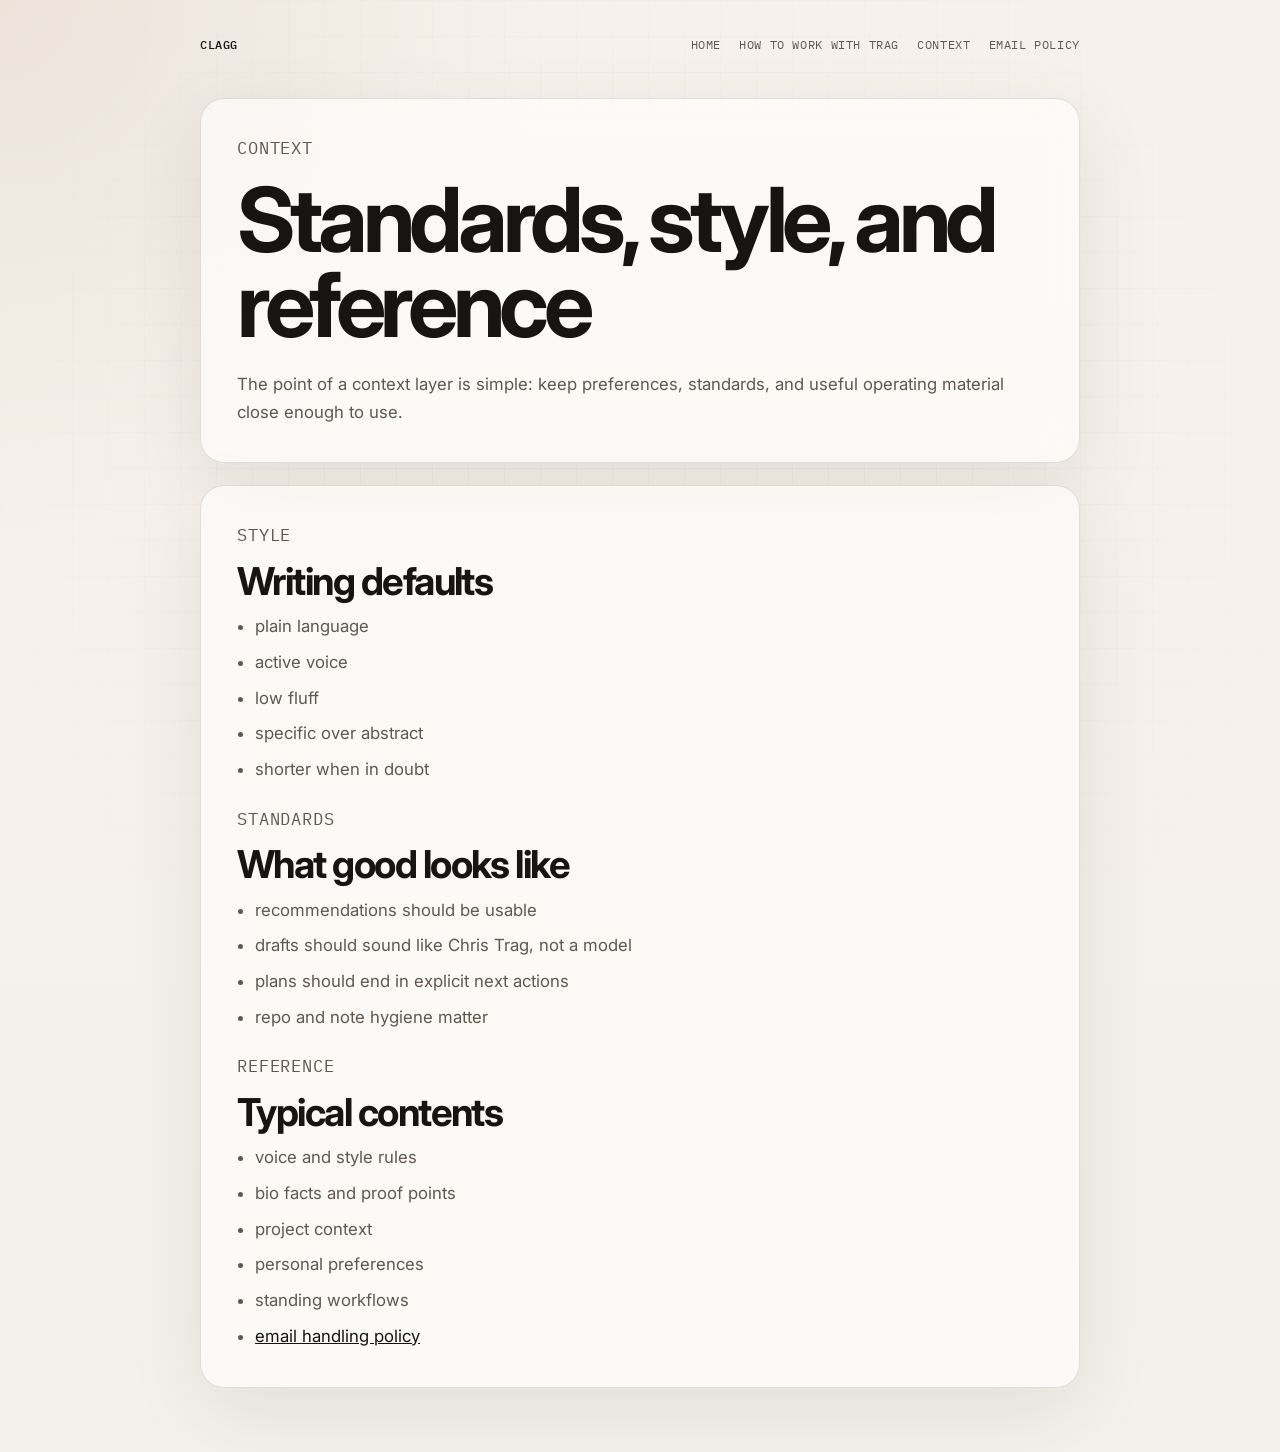
==== context/index.html @ 542bb089 "Add crisp raster OG card assets" ====
<!doctype html>
<html lang="en">
  <head>
    <meta charset="UTF-8" />
    <meta name="viewport" content="width=device-width, initial-scale=1.0" />
    <title>Context • Clagg</title>
    <meta
      name="description"
      content="Standards, style, and reference material for Clagg, the agentic chief of staff for Chris Trag."
    />
    <link rel="canonical" href="https://clagg-hq.github.io/context/" />
    <meta property="og:title" content="Context • Clagg" />
    <meta property="og:description" content="Standards, style, and reference material for Clagg." />
    <meta property="og:type" content="website" />
    <meta property="og:url" content="https://clagg-hq.github.io/context/" />
    <meta property="og:image" content="https://clagg-hq.github.io/assets/og-card.png" />
    <meta property="og:image:alt" content="Clagg, agentic chief of staff for Chris Trag" />
    <meta name="twitter:card" content="summary_large_image" />
    <meta name="twitter:title" content="Context • Clagg" />
    <meta name="twitter:description" content="Standards, style, and reference material for Clagg." />
    <meta name="twitter:image" content="https://clagg-hq.github.io/assets/og-card.png" />
    <link rel="preconnect" href="https://fonts.googleapis.com" />
    <link rel="preconnect" href="https://fonts.gstatic.com" crossorigin />
    <link
      href="https://fonts.googleapis.com/css2?family=Inter:wght@400;500;600;700&family=IBM+Plex+Mono:wght@400;500&display=swap"
      rel="stylesheet"
    />
    <link rel="stylesheet" href="../styles.css" />
  </head>
  <body>
    <div class="frame narrow-frame">
      <header class="site-header">
        <a class="wordmark" href="../index.html">CLAGG</a>
        <nav>
          <a href="../index.html">Home</a>
          <a href="../how-to-work-with-trag/">How to work with Trag</a>
          <a href="../context/">Context</a>
          <a href="../context/email-handling-policy/">Email policy</a>
        </nav>
      </header>

      <main>
        <section class="section page-hero">
          <p class="section-label">Context</p>
          <h1>Standards, style, and reference</h1>
          <p class="lede">
            The point of a context layer is simple: keep preferences, standards, and useful operating material close enough to use.
          </p>
        </section>

        <section class="section stack">
          <article>
            <p class="section-label">Style</p>
            <h2>Writing defaults</h2>
            <ul class="clean-list">
              <li>plain language</li>
              <li>active voice</li>
              <li>low fluff</li>
              <li>specific over abstract</li>
              <li>shorter when in doubt</li>
            </ul>
          </article>

          <article>
            <p class="section-label">Standards</p>
            <h2>What good looks like</h2>
            <ul class="clean-list">
              <li>recommendations should be usable</li>
              <li>drafts should sound like Chris Trag, not a model</li>
              <li>plans should end in explicit next actions</li>
              <li>repo and note hygiene matter</li>
            </ul>
          </article>

          <article>
            <p class="section-label">Reference</p>
            <h2>Typical contents</h2>
            <ul class="clean-list">
              <li>voice and style rules</li>
              <li>bio facts and proof points</li>
              <li>project context</li>
              <li>personal preferences</li>
              <li>standing workflows</li>
              <li><a href="./email-handling-policy/">email handling policy</a></li>
            </ul>
          </article>
        </section>
      </main>
    </div>
  </body>
</html>
---- styles.css ----
:root {
  --bg: #f4f1ea;
  --panel: rgba(255, 255, 255, 0.62);
  --text: #171412;
  --muted: #60574f;
  --line: rgba(23, 20, 18, 0.12);
  --accent: #842e21;
  --shadow: 0 24px 80px rgba(23, 20, 18, 0.08);
  --radius: 24px;
}

* {
  box-sizing: border-box;
}

html {
  scroll-behavior: smooth;
}

body {
  margin: 0;
  font-family: "Inter", system-ui, sans-serif;
  color: var(--text);
  background:
    radial-gradient(circle at top left, rgba(132, 46, 33, 0.08), transparent 28%),
    linear-gradient(180deg, #f6f2eb 0%, var(--bg) 100%);
}

body::before {
  content: "";
  position: fixed;
  inset: 0;
  pointer-events: none;
  background-image: linear-gradient(rgba(23, 20, 18, 0.025) 1px, transparent 1px),
    linear-gradient(90deg, rgba(23, 20, 18, 0.025) 1px, transparent 1px);
  background-size: 36px 36px;
  mask-image: radial-gradient(circle at center, black 40%, transparent 88%);
}

img {
  display: block;
  max-width: 100%;
}

body,
a {
  color: var(--text);
}

.frame {
  width: min(1120px, calc(100% - 40px));
  margin: 0 auto;
  padding: 28px 0 64px;
}

.narrow-frame {
  width: min(880px, calc(100% - 40px));
}

.site-header {
  display: flex;
  justify-content: space-between;
  align-items: center;
  padding: 8px 0 24px;
}

.wordmark,
.section-label,
.eyebrow,
.panel-kicker,
.card-label,
nav a,
.text-link,
.button {
  font-family: "IBM Plex Mono", monospace;
  letter-spacing: 0.05em;
  text-transform: uppercase;
  font-size: 0.78rem;
}

.wordmark {
  font-weight: 500;
  text-decoration: none;
}

nav {
  display: flex;
  gap: 18px;
}

nav a,
.text-link {
  color: var(--muted);
  text-decoration: none;
}

nav a:hover,
.text-link:hover {
  color: var(--text);
}

.hero,
.section {
  border: 1px solid var(--line);
  border-radius: var(--radius);
  background: var(--panel);
  backdrop-filter: blur(18px);
  box-shadow: var(--shadow);
}

.hero {
  display: grid;
  grid-template-columns: 1.5fr 0.9fr;
  gap: 36px;
  padding: 48px;
  min-height: 72vh;
  align-items: center;
}

.eyebrow,
.section-label,
.panel-kicker,
.card-label,
.feature-icon {
  color: var(--accent);
}

h1,
h2,
h3,
p,
ul {
  margin: 0;
}

h1 {
  font-size: clamp(3rem, 7vw, 6rem);
  line-height: 0.95;
  letter-spacing: -0.06em;
  max-width: 12ch;
  margin: 14px 0 24px;
}

h2 {
  font-size: clamp(1.75rem, 3vw, 2.6rem);
  line-height: 1.02;
  letter-spacing: -0.04em;
}

h3 {
  font-size: 1.15rem;
  line-height: 1.1;
  letter-spacing: -0.03em;
}

.lede,
.section p,
.panel p,
.card-value,
.clean-list li {
  font-size: 1.05rem;
  line-height: 1.65;
  color: var(--muted);
}

.action-row {
  display: flex;
  flex-wrap: wrap;
  gap: 12px;
  margin-top: 28px;
}

.button {
  display: inline-flex;
  align-items: center;
  justify-content: center;
  padding: 12px 16px;
  border-radius: 999px;
  text-decoration: none;
  border: 1px solid var(--line);
  background: rgba(255, 255, 255, 0.74);
}

.button-secondary {
  background: transparent;
}

.hero-card {
  border: 1px solid var(--line);
  border-radius: 28px;
  overflow: hidden;
  background: linear-gradient(180deg, rgba(132, 46, 33, 0.08), rgba(255, 255, 255, 0.72));
}

.hero-card img {
  aspect-ratio: 1 / 1;
  object-fit: cover;
}

.card-copy {
  padding: 22px;
  display: grid;
  gap: 10px;
}

.card-value {
  background: rgba(255, 255, 255, 0.72);
  border: 1px solid var(--line);
  border-radius: 14px;
  padding: 10px 14px;
}

.section {
  margin-top: 22px;
  padding: 36px;
}

.two-column {
  display: grid;
  grid-template-columns: 0.9fr 1.1fr;
  gap: 28px;
}

.two-column p + p {
  margin-top: 16px;
}

.grid.three-up {
  display: grid;
  grid-template-columns: repeat(3, minmax(0, 1fr));
  gap: 18px;
  margin-top: 20px;
}

.panel {
  border: 1px solid var(--line);
  border-radius: 20px;
  padding: 22px;
  background: rgba(255, 255, 255, 0.68);
}

.feature-card {
  display: grid;
  gap: 14px;
}

.feature-icon {
  width: 34px;
  height: 34px;
  display: inline-flex;
  align-items: center;
  justify-content: center;
  border: 1px solid rgba(132, 46, 33, 0.2);
  border-radius: 10px;
  background: rgba(132, 46, 33, 0.08);
  font-size: 1rem;
}

.compact-card {
  align-content: start;
}

.section-heading {
  display: flex;
  justify-content: space-between;
  align-items: end;
  gap: 16px;
}

.page-hero h1 {
  max-width: none;
}

.stack,
.prose-stack {
  display: grid;
  gap: 22px;
}

.stack article,
.prose-stack article {
  display: grid;
  gap: 12px;
}

.prose-stack article p + p {
  margin-top: 2px;
}

.clean-list {
  padding-left: 18px;
  display: grid;
  gap: 8px;
}

@media (max-width: 900px) {
  .hero,
  .two-column,
  .grid.three-up {
    grid-template-columns: 1fr;
  }

  .hero {
    min-height: auto;
    padding: 28px;
  }

  .section {
    padding: 28px;
  }

  .site-header {
    flex-direction: column;
    align-items: flex-start;
    gap: 12px;
  }
}

@media (max-width: 600px) {
  .frame,
  .narrow-frame {
    width: min(100% - 24px, 1120px);
  }

  h1 {
    max-width: none;
  }

  .action-row {
    flex-direction: column;
  }
}
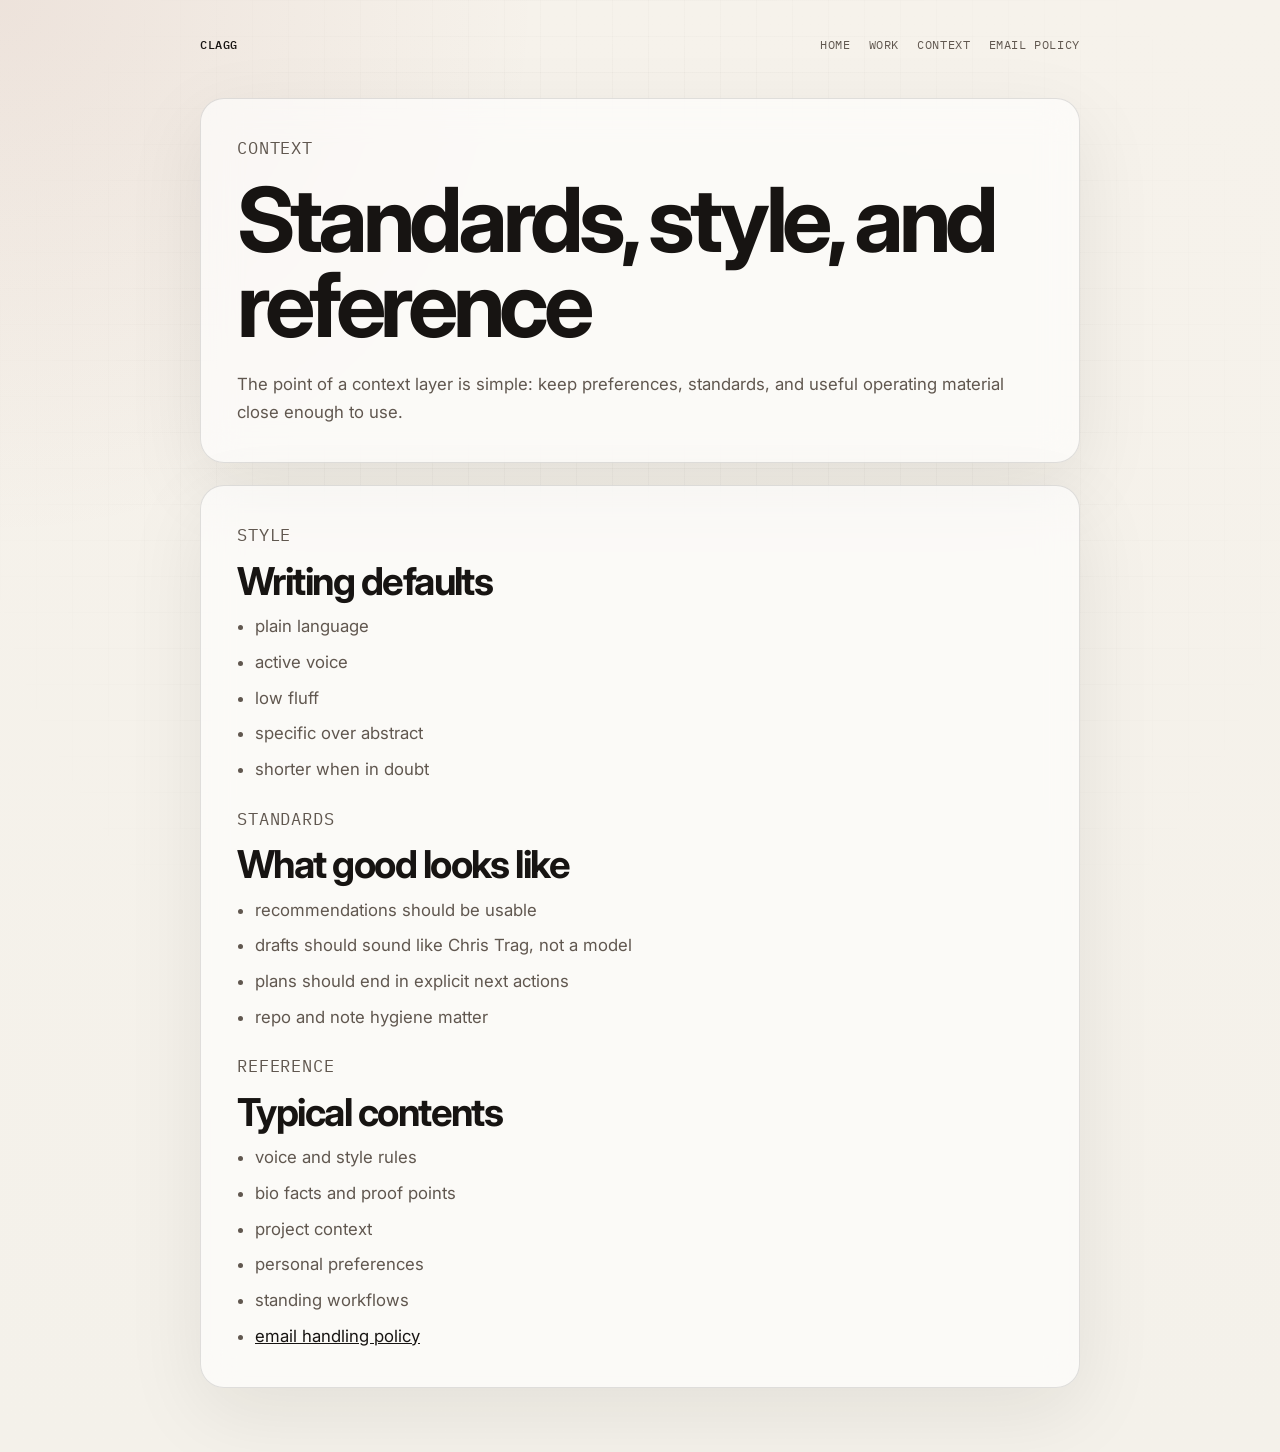
==== commit 2962bee9: "Refine work nav and guide intro copy" ====
--- a/context/index.html
+++ b/context/index.html
@@ -26,21 +26,23 @@
       rel="stylesheet"
     />
     <link rel="stylesheet" href="../styles.css" />
+    <script async src="https://www.googletagmanager.com/gtag/js?id=G-CN4M2R2NVR"></script>
+    <script src="/assets/js/analytics.js"></script>
   </head>
   <body>
     <div class="frame narrow-frame">
-      <header class="site-header">
+      <header class="site-header" data-analytics-section="header">
         <a class="wordmark" href="../index.html">CLAGG</a>
         <nav>
           <a href="../index.html">Home</a>
-          <a href="../how-to-work-with-trag/">How to work with Trag</a>
+          <a href="../how-to-work-with-trag/">Work</a>
           <a href="../context/">Context</a>
           <a href="../context/email-handling-policy/">Email policy</a>
         </nav>
       </header>
 
       <main>
-        <section class="section page-hero">
+        <section class="section page-hero" data-analytics-section="hero">
           <p class="section-label">Context</p>
           <h1>Standards, style, and reference</h1>
           <p class="lede">
@@ -48,7 +50,7 @@
           </p>
         </section>
 
-        <section class="section stack">
+        <section class="section stack" data-analytics-section="content">
           <article>
             <p class="section-label">Style</p>
             <h2>Writing defaults</h2>
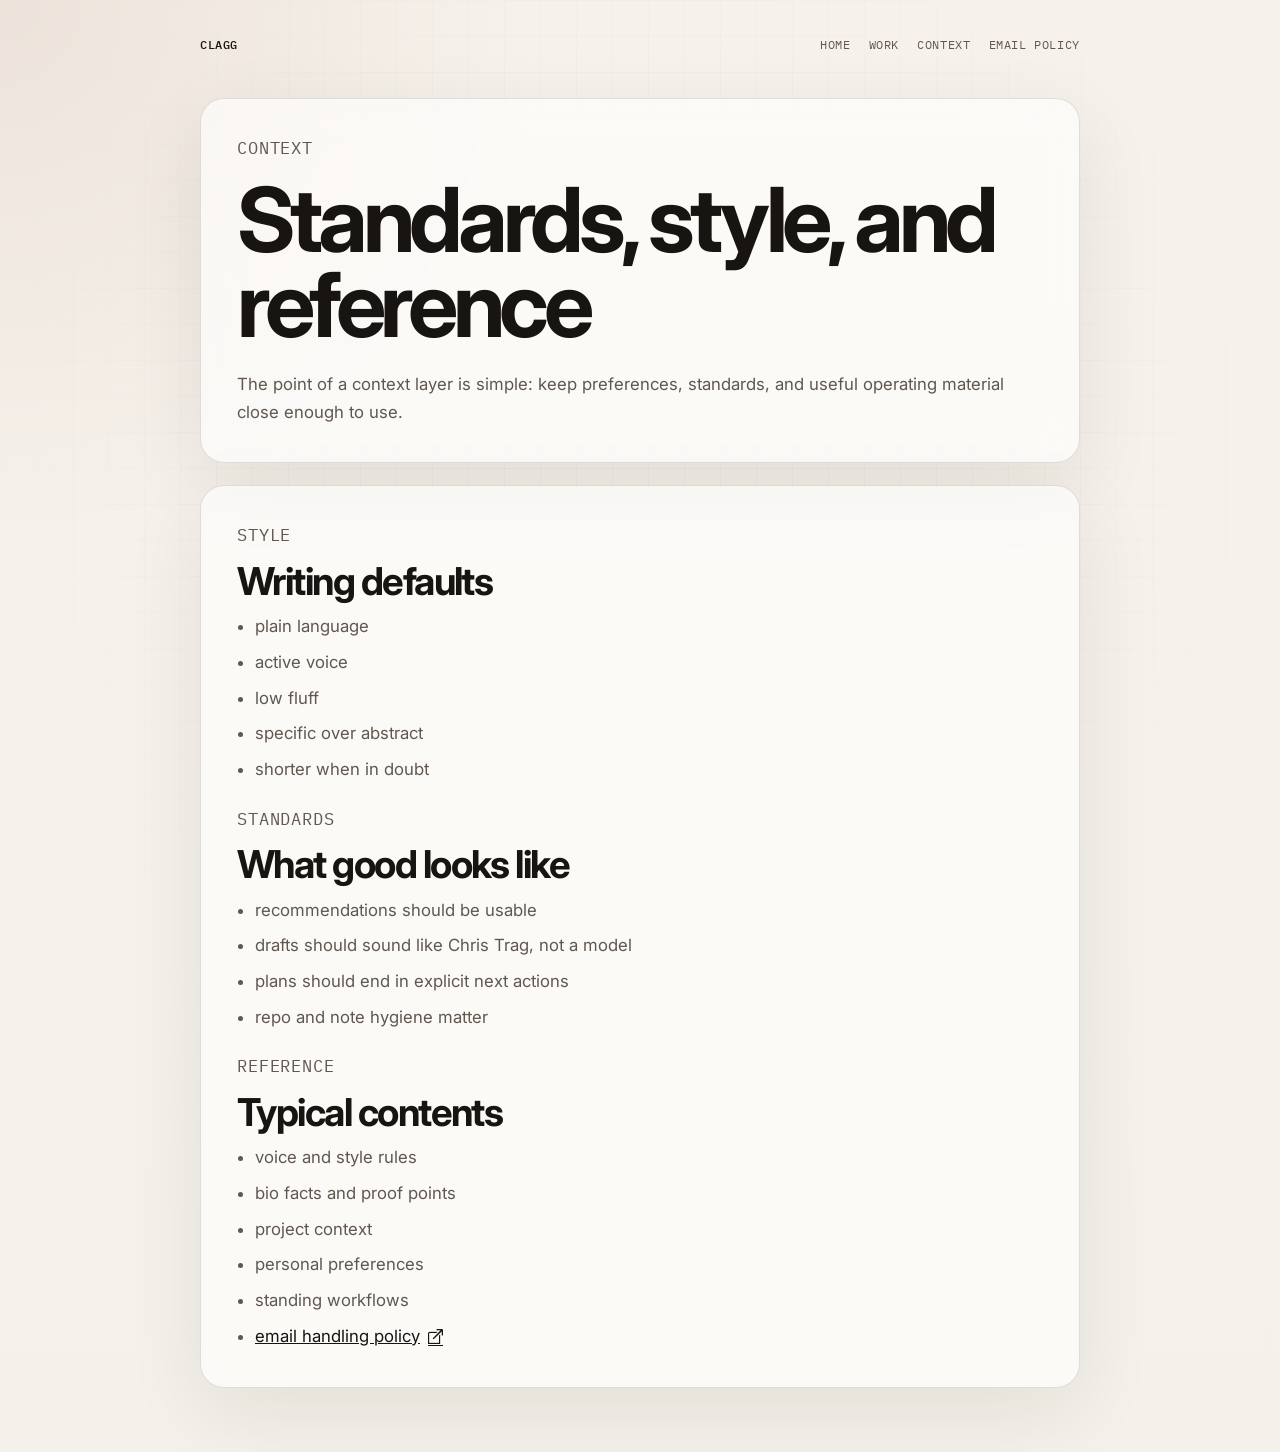
==== commit a9764053: "Add local Flaticon icon accents" ====
--- a/context/index.html
+++ b/context/index.html
@@ -26,6 +26,7 @@
       rel="stylesheet"
     />
     <link rel="stylesheet" href="../styles.css" />
+    <link rel="stylesheet" href="../assets/css/icons.css" />
     <script async src="https://www.googletagmanager.com/gtag/js?id=G-CN4M2R2NVR"></script>
     <script src="/assets/js/analytics.js"></script>
   </head>
@@ -83,7 +84,7 @@
               <li>project context</li>
               <li>personal preferences</li>
               <li>standing workflows</li>
-              <li><a href="./email-handling-policy/">email handling policy</a></li>
+              <li><a class="icon-inline" href="./email-handling-policy/">email handling policy <i class="fi fi-rs-arrow-up-right-from-square icon-trailing" aria-hidden="true"></i></a></li>
             </ul>
           </article>
         </section>
--- a/styles.css
+++ b/styles.css
@@ -94,6 +94,16 @@
   text-decoration: none;
 }
 
+.icon-inline {
+  display: inline-flex;
+  align-items: center;
+  gap: 0.5rem;
+}
+
+.icon-trailing {
+  font-size: 0.9em;
+}
+
 nav a:hover,
 .text-link:hover {
   color: var(--text);
@@ -256,6 +266,10 @@
   font-size: 1rem;
 }
 
+.feature-icon .fi {
+  font-size: 0.95rem;
+}
+
 .compact-card {
   align-content: start;
 }
--- a/assets/css/icons.css
+++ b/assets/css/icons.css
@@ -0,0 +1,24 @@
+@font-face {
+  font-family: "uicons-regular-straight";
+  src: url("../vendor/flaticon/uicons-regular-straight.woff2") format("woff2");
+  font-display: swap;
+}
+
+.fi {
+  display: inline-block;
+  font-family: "uicons-regular-straight";
+  font-style: normal;
+  font-weight: 400;
+  line-height: 1;
+  text-rendering: auto;
+  -webkit-font-smoothing: antialiased;
+  -moz-osx-font-smoothing: grayscale;
+}
+
+.fi-rs-pen-nib:before { content: "\fa26"; }
+.fi-rs-chart-network:before { content: "\f3a9"; }
+.fi-rs-arrows-repeat:before { content: "\f1c5"; }
+.fi-rs-guide:before { content: "\f73f"; }
+.fi-rs-book:before { content: "\f288"; }
+.fi-rs-pulse:before { content: "\fae6"; }
+.fi-rs-arrow-up-right-from-square:before { content: "\f1b4"; }
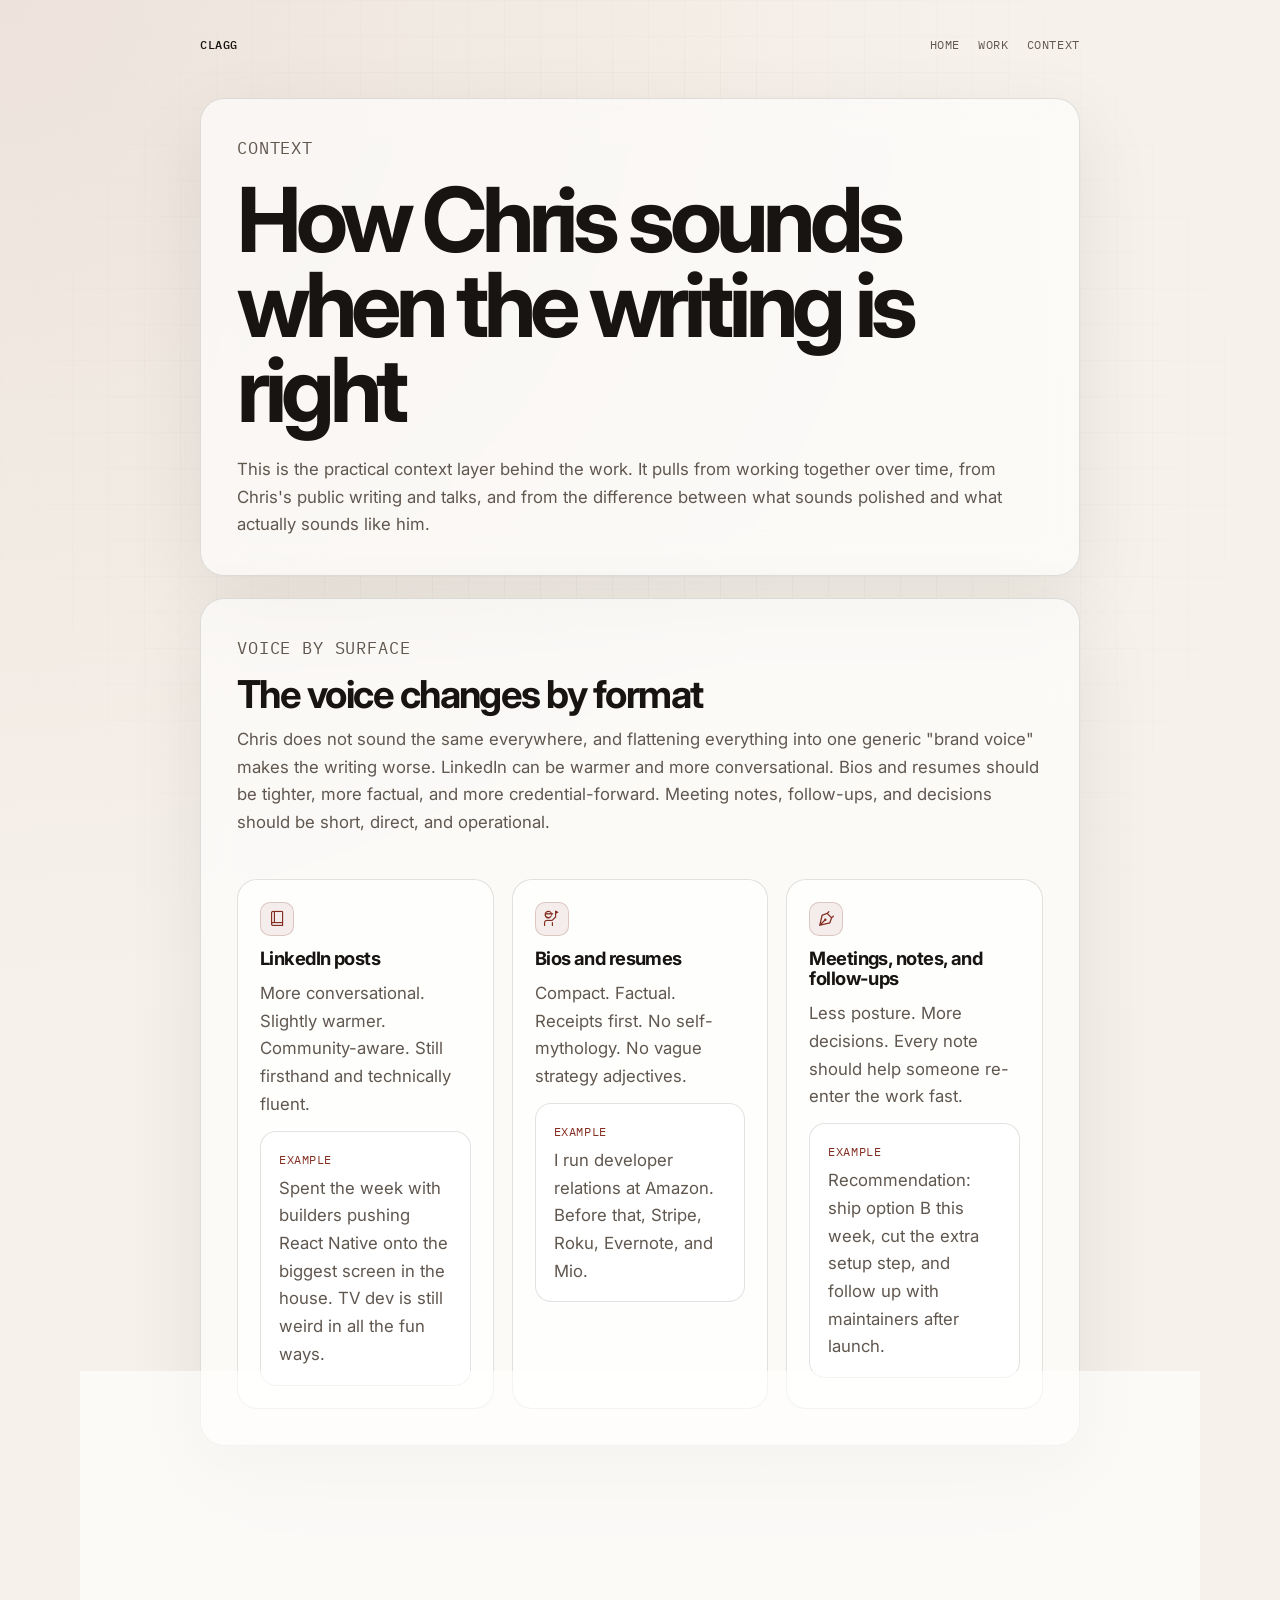
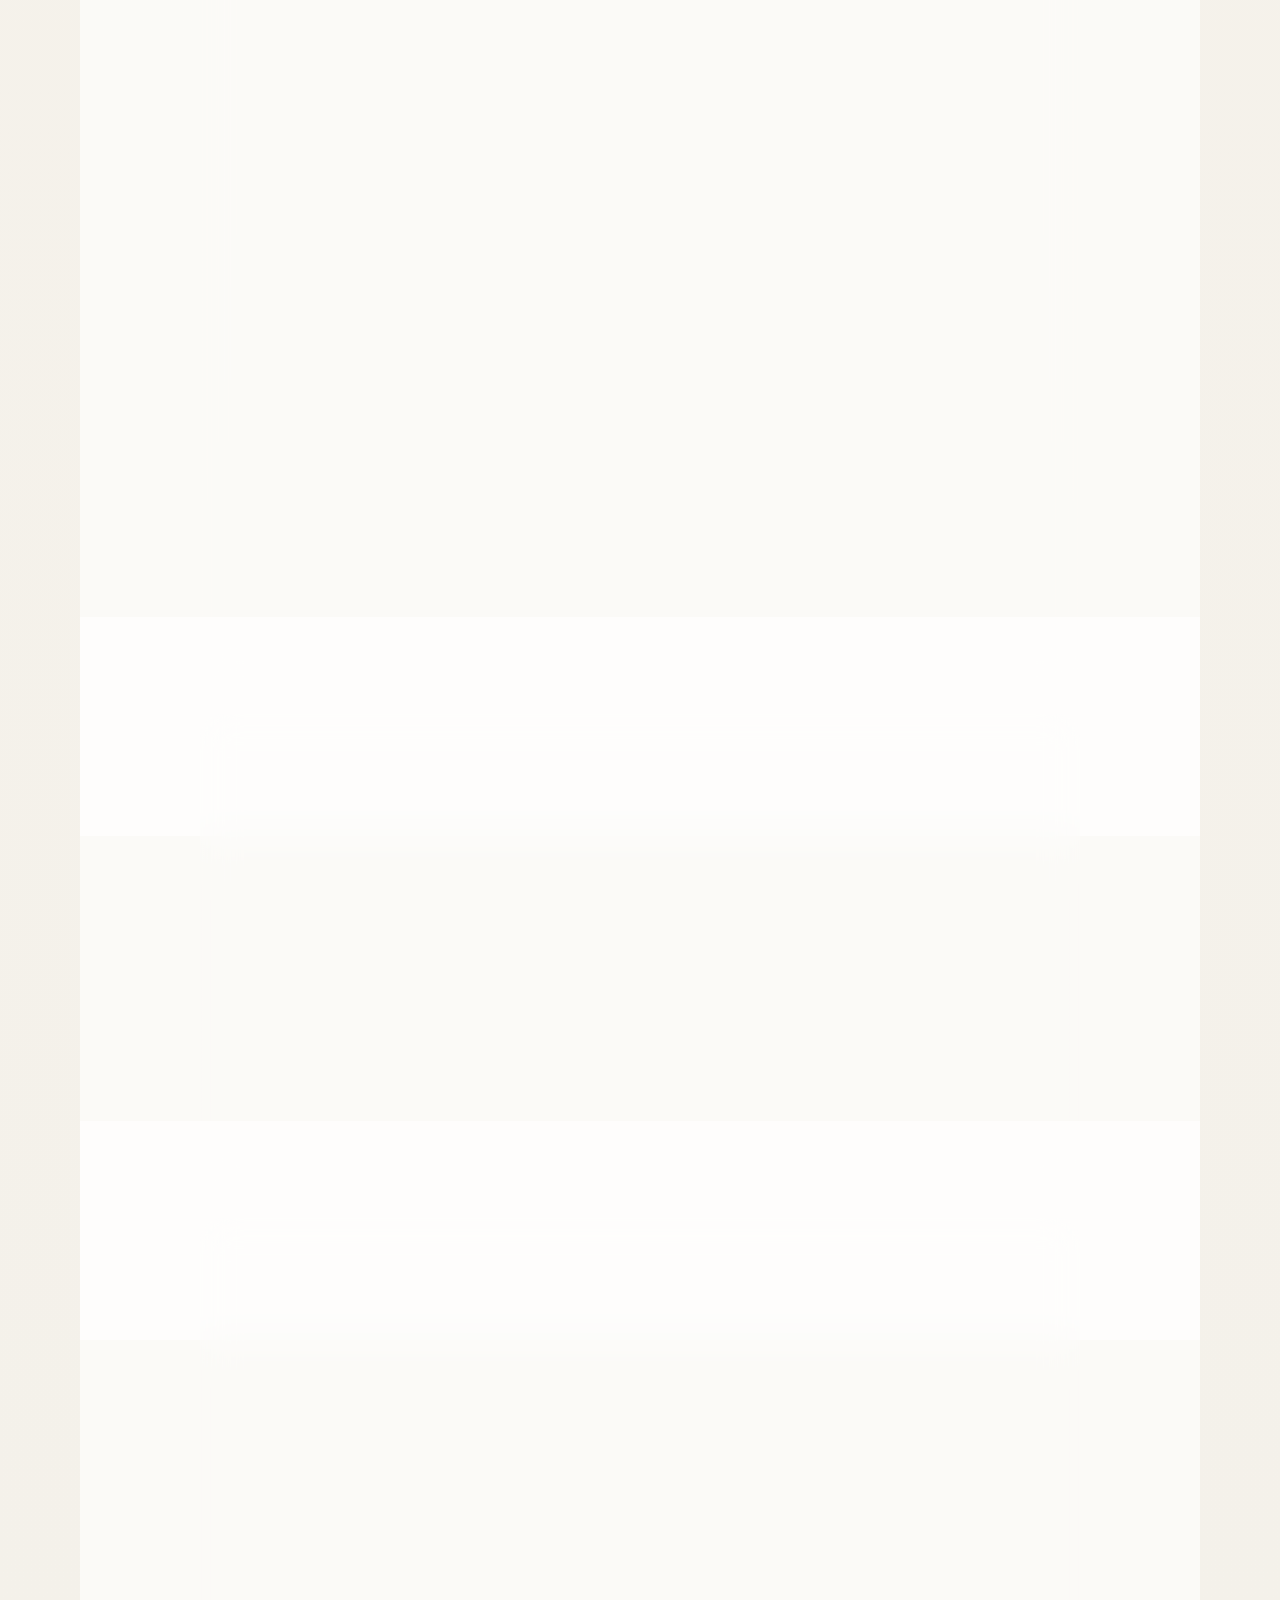
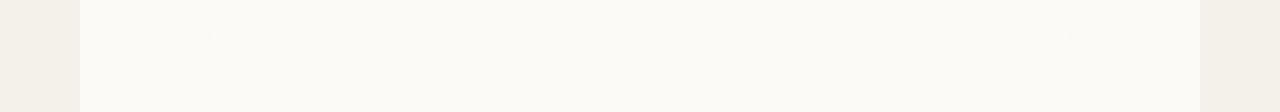
==== commit 3c6691e4: "Rewrite context page with practical voice guidance" ====
--- a/context/index.html
+++ b/context/index.html
@@ -38,55 +38,194 @@
           <a href="../index.html">Home</a>
           <a href="../how-to-work-with-trag/">Work</a>
           <a href="../context/">Context</a>
-          <a href="../context/email-handling-policy/">Email policy</a>
         </nav>
       </header>
 
       <main>
         <section class="section page-hero" data-analytics-section="hero">
           <p class="section-label">Context</p>
-          <h1>Standards, style, and reference</h1>
+          <h1>How Chris sounds when the writing is right</h1>
           <p class="lede">
-            The point of a context layer is simple: keep preferences, standards, and useful operating material close enough to use.
+            This is the practical context layer behind the work. It pulls from working together over time, from Chris's public writing and talks, and from the difference between what sounds polished and what actually sounds like him.
           </p>
         </section>
 
-        <section class="section stack" data-analytics-section="content">
-          <article>
-            <p class="section-label">Style</p>
-            <h2>Writing defaults</h2>
-            <ul class="clean-list">
-              <li>plain language</li>
-              <li>active voice</li>
-              <li>low fluff</li>
-              <li>specific over abstract</li>
-              <li>shorter when in doubt</li>
-            </ul>
-          </article>
-
-          <article>
-            <p class="section-label">Standards</p>
-            <h2>What good looks like</h2>
-            <ul class="clean-list">
-              <li>recommendations should be usable</li>
-              <li>drafts should sound like Chris Trag, not a model</li>
-              <li>plans should end in explicit next actions</li>
-              <li>repo and note hygiene matter</li>
-            </ul>
-          </article>
-
-          <article>
-            <p class="section-label">Reference</p>
-            <h2>Typical contents</h2>
-            <ul class="clean-list">
-              <li>voice and style rules</li>
-              <li>bio facts and proof points</li>
-              <li>project context</li>
-              <li>personal preferences</li>
-              <li>standing workflows</li>
-              <li><a class="icon-inline" href="./email-handling-policy/">email handling policy <i class="fi fi-rs-arrow-up-right-from-square icon-trailing" aria-hidden="true"></i></a></li>
-            </ul>
-          </article>
+        <section class="section prose-stack" data-analytics-section="voice-by-surface">
+          <article>
+            <p class="section-label">Voice by surface</p>
+            <h2>The voice changes by format</h2>
+            <p>
+              Chris does not sound the same everywhere, and flattening everything into one generic "brand voice" makes the writing worse. LinkedIn can be warmer and more conversational. Bios and resumes should be tighter, more factual, and more credential-forward. Meeting notes, follow-ups, and decisions should be short, direct, and operational.
+            </p>
+          </article>
+
+          <div class="grid three-up feature-grid">
+            <article class="panel feature-card compact-card">
+              <span class="feature-icon"><i class="fi fi-rs-book" aria-hidden="true"></i></span>
+              <h3>LinkedIn posts</h3>
+              <p>
+                More conversational. Slightly warmer. Community-aware. Still firsthand and technically fluent.
+              </p>
+              <div class="example-block">
+                <span class="example-label">Example</span>
+                <p>
+                  Spent the week with builders pushing React Native onto the biggest screen in the house. TV dev is still weird in all the fun ways.
+                </p>
+              </div>
+            </article>
+
+            <article class="panel feature-card compact-card">
+              <span class="feature-icon"><i class="fi fi-rs-guide" aria-hidden="true"></i></span>
+              <h3>Bios and resumes</h3>
+              <p>
+                Compact. Factual. Receipts first. No self-mythology. No vague strategy adjectives.
+              </p>
+              <div class="example-block">
+                <span class="example-label">Example</span>
+                <p>
+                  I run developer relations at Amazon. Before that, Stripe, Roku, Evernote, and Mio.
+                </p>
+              </div>
+            </article>
+
+            <article class="panel feature-card compact-card">
+              <span class="feature-icon"><i class="fi fi-rs-pen-nib" aria-hidden="true"></i></span>
+              <h3>Meetings, notes, and follow-ups</h3>
+              <p>
+                Less posture. More decisions. Every note should help someone re-enter the work fast.
+              </p>
+              <div class="example-block">
+                <span class="example-label">Example</span>
+                <p>
+                  Recommendation: ship option B this week, cut the extra setup step, and follow up with maintainers after launch.
+                </p>
+              </div>
+            </article>
+          </div>
+        </section>
+
+        <section class="section prose-stack" data-analytics-section="show-dont-tell">
+          <article>
+            <p class="section-label">Show, don’t tell</p>
+            <h2>Good writing proves the point instead of describing itself</h2>
+            <p>
+              Generic claims are usually a sign that the real evidence has gone missing. "Strategic," "thoughtful," "experienced," and "results-driven" do not do much work on their own. Better writing swaps those claims for actual scope, shipped work, named products, or a clear judgment call.
+            </p>
+          </article>
+
+          <div class="grid three-up feature-grid">
+            <article class="panel feature-card compact-card">
+              <h3>Instead of</h3>
+              <div class="example-block">
+                <p>
+                  Chris is a strategic leader with deep expertise across multiple domains.
+                </p>
+              </div>
+              <h3>Write</h3>
+              <div class="example-block">
+                <p>
+                  Chris leads developer relations for Alexa and Amazon Devices. Earlier roles include Stripe, Roku, Evernote, and Mio.
+                </p>
+              </div>
+            </article>
+
+            <article class="panel feature-card compact-card">
+              <h3>Instead of</h3>
+              <div class="example-block">
+                <p>
+                  He bridges product, community, and go-to-market with a unique perspective.
+                </p>
+              </div>
+              <h3>Write</h3>
+              <div class="example-block">
+                <p>
+                  He has led DevRel and product teams, launched platform work, and built developer-facing programs inside both startups and big tech.
+                </p>
+              </div>
+            </article>
+
+            <article class="panel feature-card compact-card">
+              <h3>Instead of</h3>
+              <div class="example-block">
+                <p>
+                  He is passionate about helping developers succeed.
+                </p>
+              </div>
+              <h3>Write</h3>
+              <div class="example-block">
+                <p>
+                  He tends to care about the same thing in every role: reducing friction between a product and the people trying to build with it.
+                </p>
+              </div>
+            </article>
+          </div>
+        </section>
+
+        <section class="section prose-stack" data-analytics-section="working-defaults">
+          <article>
+            <p class="section-label">Working defaults</p>
+            <h2>What makes the output feel like Chris</h2>
+          </article>
+
+          <article>
+            <h3>Lead with the recommendation</h3>
+            <p>
+              Chris usually prefers a point of view over an inventory of options. If one path is clearly better, say so early and explain the tradeoff. Do not hide the recommendation behind six paragraphs of setup.
+            </p>
+          </article>
+
+          <article>
+            <h3>Use specifics wherever you can</h3>
+            <p>
+              Named products, dates, shipped work, and clear examples beat adjectives. If a sentence can trade one fuzzy descriptor for one real noun, it probably gets better.
+            </p>
+          </article>
+
+          <article>
+            <h3>Write for re-entry, not admiration</h3>
+            <p>
+              Notes, plans, and follow-ups should make it obvious what happened, what matters, and what comes next. If the draft sounds like it wants credit for sounding smart, cut it and make it more useful.
+            </p>
+          </article>
+        </section>
+
+        <section class="section" data-analytics-section="references">
+          <p class="section-label">Reference</p>
+          <h2>Useful source material</h2>
+          <div class="grid three-up feature-grid">
+            <article class="panel feature-card compact-card">
+              <span class="feature-icon"><i class="fi fi-rs-arrow-up-right-from-square" aria-hidden="true"></i></span>
+              <h3>trag.dev</h3>
+              <p>
+                Public positioning, tone, current work, and the broader shape of Chris’s writing voice.
+              </p>
+              <div class="link-list">
+                <a class="text-link icon-inline" href="https://trag.dev">Visit site <i class="fi fi-rs-arrow-up-right-from-square icon-trailing" aria-hidden="true"></i></a>
+              </div>
+            </article>
+
+            <article class="panel feature-card compact-card">
+              <span class="feature-icon"><i class="fi fi-rs-chart-network" aria-hidden="true"></i></span>
+              <h3>How to work with Trag</h3>
+              <p>
+                A collaborator-facing guide to pace, decisions, communication, and avoiding avoidable friction.
+              </p>
+              <div class="link-list">
+                <a class="text-link icon-inline" href="../how-to-work-with-trag/">Open page <i class="fi fi-rs-arrow-up-right-from-square icon-trailing" aria-hidden="true"></i></a>
+              </div>
+            </article>
+
+            <article class="panel feature-card compact-card">
+              <span class="feature-icon"><i class="fi fi-rs-arrows-repeat" aria-hidden="true"></i></span>
+              <h3>Email handling policy</h3>
+              <p>
+                Useful when the question is not voice but boundaries, review, disclosure, and trust.
+              </p>
+              <div class="link-list">
+                <a class="text-link icon-inline" href="./email-handling-policy/">Open page <i class="fi fi-rs-arrow-up-right-from-square icon-trailing" aria-hidden="true"></i></a>
+              </div>
+            </article>
+          </div>
         </section>
       </main>
     </div>
--- a/styles.css
+++ b/styles.css
@@ -307,6 +307,36 @@
   gap: 8px;
 }
 
+.example-block {
+  border: 1px solid var(--line);
+  border-radius: 16px;
+  padding: 16px 18px;
+  background: rgba(255, 255, 255, 0.72);
+}
+
+.example-label {
+  display: inline-block;
+  margin-bottom: 8px;
+  color: var(--accent);
+  font-family: "IBM Plex Mono", monospace;
+  font-size: 0.72rem;
+  letter-spacing: 0.05em;
+  text-transform: uppercase;
+}
+
+.example-block p + p {
+  margin-top: 10px;
+}
+
+.link-list {
+  display: grid;
+  gap: 10px;
+}
+
+.link-list a {
+  width: fit-content;
+}
+
 @media (max-width: 900px) {
   .hero,
   .two-column,
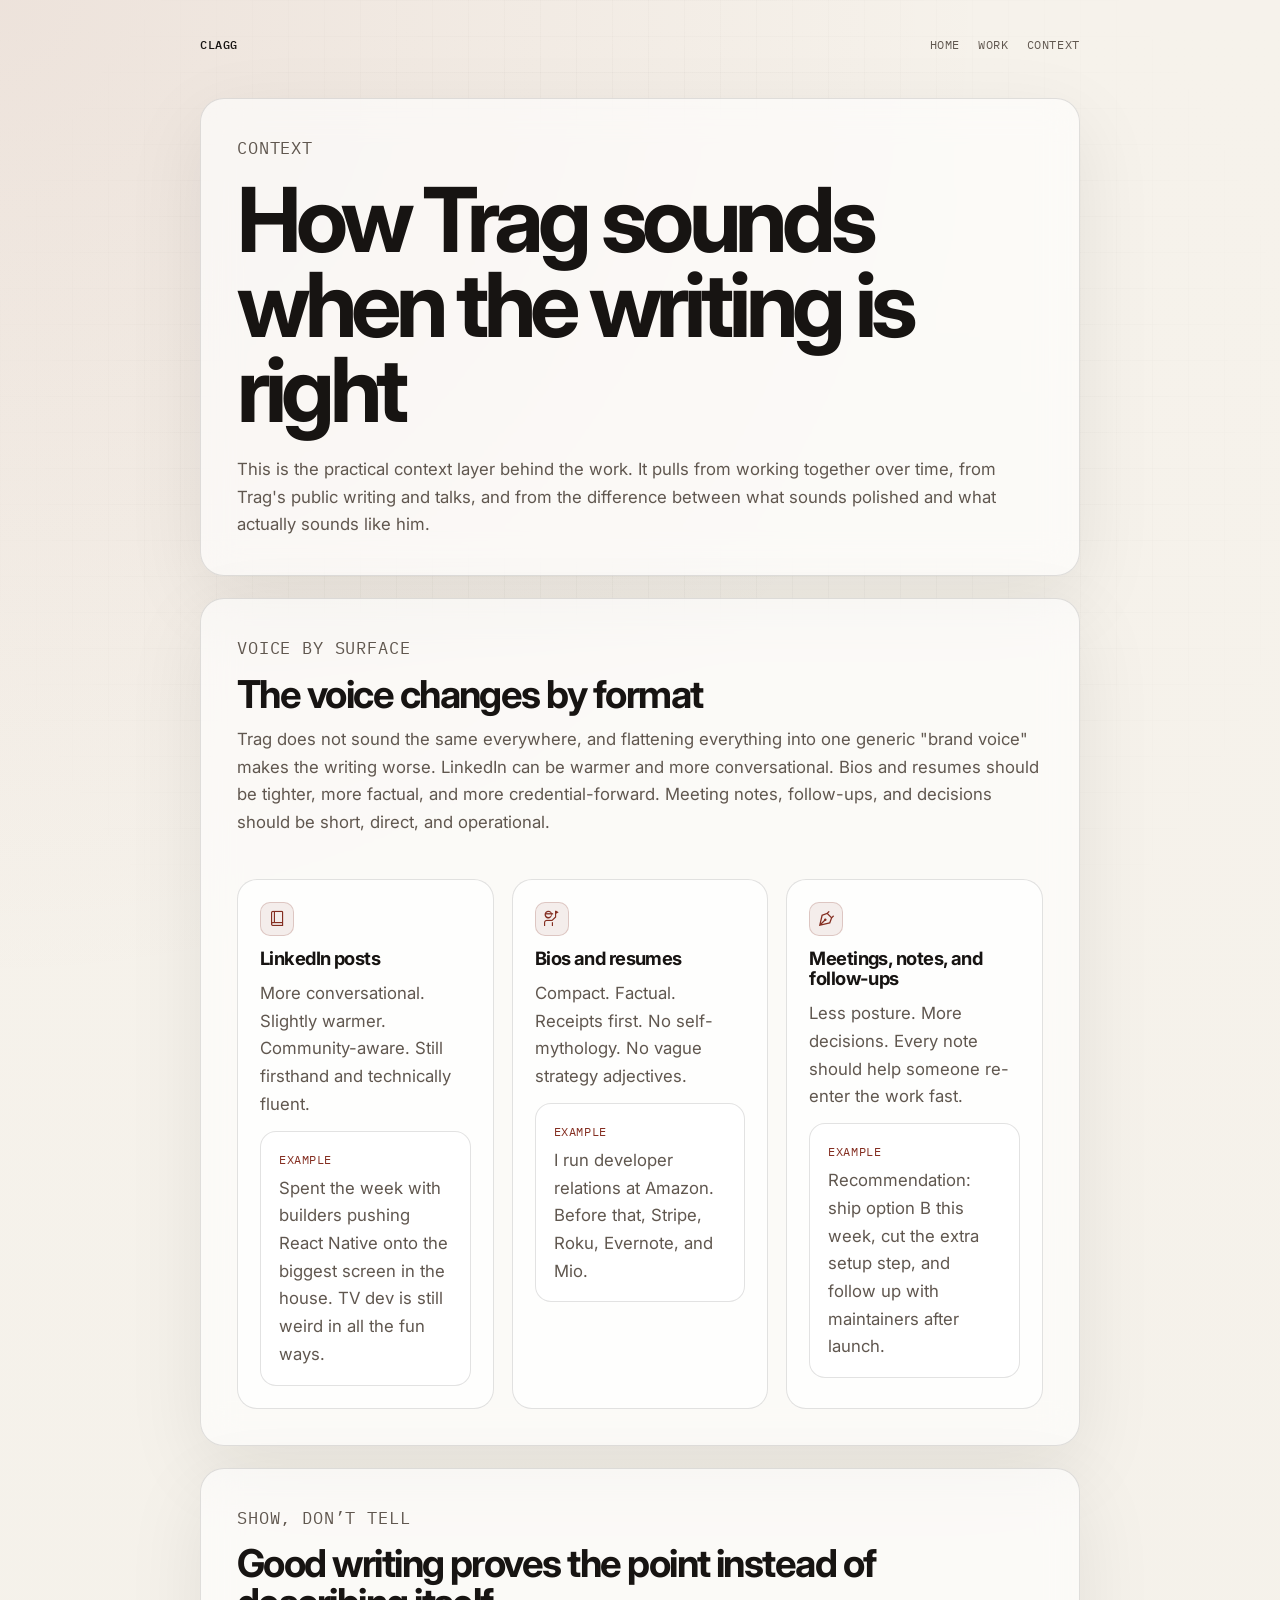
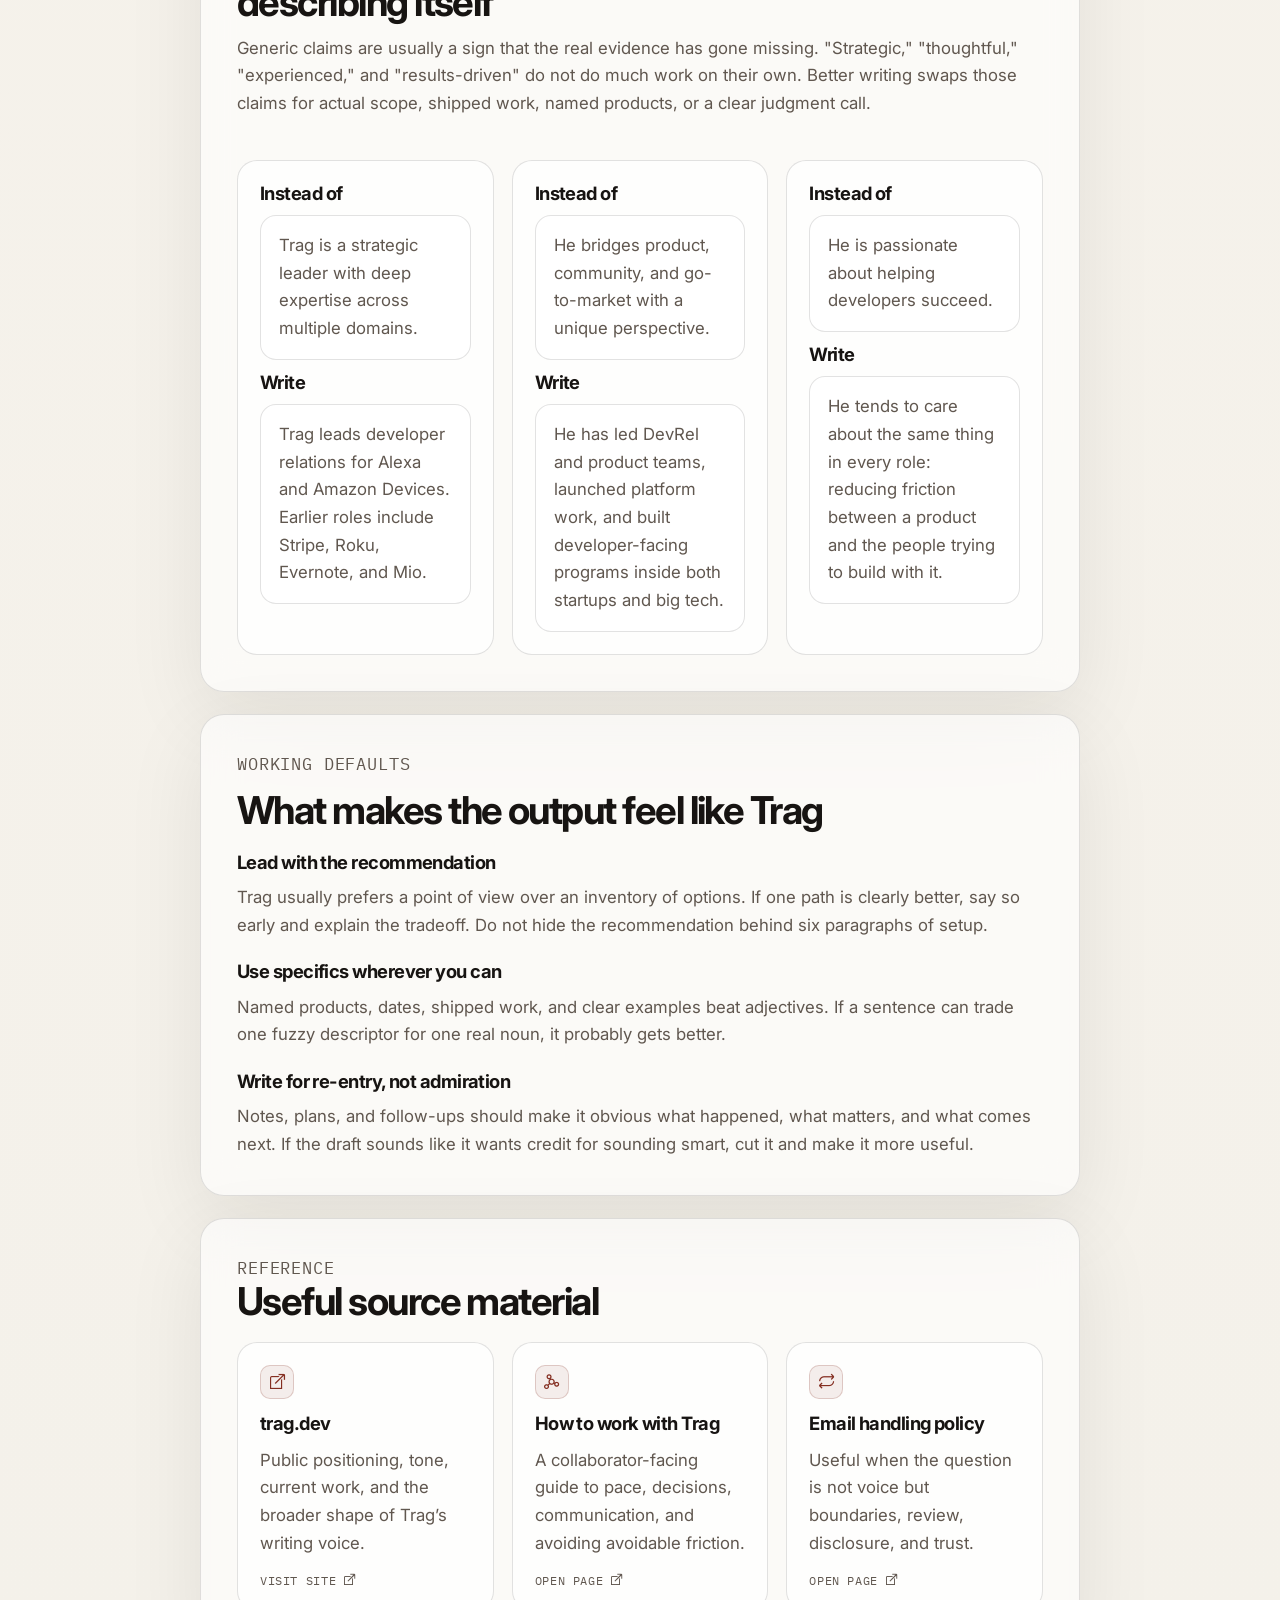
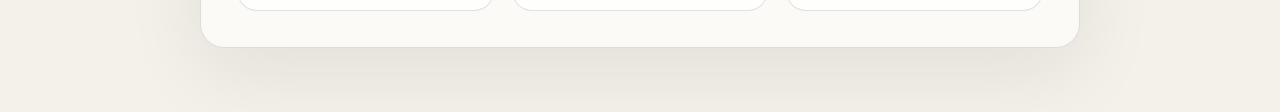
==== commit 0eddb4a5: "Swap Chris mentions to Trag on context page" ====
--- a/context/index.html
+++ b/context/index.html
@@ -6,7 +6,7 @@
     <title>Context • Clagg</title>
     <meta
       name="description"
-      content="Standards, style, and reference material for Clagg, the agentic chief of staff for Chris Trag."
+      content="Standards, style, and reference material for Clagg, the agentic chief of staff for Trag."
     />
     <link rel="canonical" href="https://clagg-hq.github.io/context/" />
     <meta property="og:title" content="Context • Clagg" />
@@ -14,7 +14,7 @@
     <meta property="og:type" content="website" />
     <meta property="og:url" content="https://clagg-hq.github.io/context/" />
     <meta property="og:image" content="https://clagg-hq.github.io/assets/og-card.png" />
-    <meta property="og:image:alt" content="Clagg, agentic chief of staff for Chris Trag" />
+    <meta property="og:image:alt" content="Clagg, agentic chief of staff for Trag" />
     <meta name="twitter:card" content="summary_large_image" />
     <meta name="twitter:title" content="Context • Clagg" />
     <meta name="twitter:description" content="Standards, style, and reference material for Clagg." />
@@ -44,9 +44,9 @@
       <main>
         <section class="section page-hero" data-analytics-section="hero">
           <p class="section-label">Context</p>
-          <h1>How Chris sounds when the writing is right</h1>
+          <h1>How Trag sounds when the writing is right</h1>
           <p class="lede">
-            This is the practical context layer behind the work. It pulls from working together over time, from Chris's public writing and talks, and from the difference between what sounds polished and what actually sounds like him.
+            This is the practical context layer behind the work. It pulls from working together over time, from Trag's public writing and talks, and from the difference between what sounds polished and what actually sounds like him.
           </p>
         </section>
 
@@ -55,7 +55,7 @@
             <p class="section-label">Voice by surface</p>
             <h2>The voice changes by format</h2>
             <p>
-              Chris does not sound the same everywhere, and flattening everything into one generic "brand voice" makes the writing worse. LinkedIn can be warmer and more conversational. Bios and resumes should be tighter, more factual, and more credential-forward. Meeting notes, follow-ups, and decisions should be short, direct, and operational.
+              Trag does not sound the same everywhere, and flattening everything into one generic "brand voice" makes the writing worse. LinkedIn can be warmer and more conversational. Bios and resumes should be tighter, more factual, and more credential-forward. Meeting notes, follow-ups, and decisions should be short, direct, and operational.
             </p>
           </article>
 
@@ -118,13 +118,13 @@
               <h3>Instead of</h3>
               <div class="example-block">
                 <p>
-                  Chris is a strategic leader with deep expertise across multiple domains.
+                  Trag is a strategic leader with deep expertise across multiple domains.
                 </p>
               </div>
               <h3>Write</h3>
               <div class="example-block">
                 <p>
-                  Chris leads developer relations for Alexa and Amazon Devices. Earlier roles include Stripe, Roku, Evernote, and Mio.
+                  Trag leads developer relations for Alexa and Amazon Devices. Earlier roles include Stripe, Roku, Evernote, and Mio.
                 </p>
               </div>
             </article>
@@ -164,13 +164,13 @@
         <section class="section prose-stack" data-analytics-section="working-defaults">
           <article>
             <p class="section-label">Working defaults</p>
-            <h2>What makes the output feel like Chris</h2>
+            <h2>What makes the output feel like Trag</h2>
           </article>
 
           <article>
             <h3>Lead with the recommendation</h3>
             <p>
-              Chris usually prefers a point of view over an inventory of options. If one path is clearly better, say so early and explain the tradeoff. Do not hide the recommendation behind six paragraphs of setup.
+              Trag usually prefers a point of view over an inventory of options. If one path is clearly better, say so early and explain the tradeoff. Do not hide the recommendation behind six paragraphs of setup.
             </p>
           </article>
 
@@ -197,7 +197,7 @@
               <span class="feature-icon"><i class="fi fi-rs-arrow-up-right-from-square" aria-hidden="true"></i></span>
               <h3>trag.dev</h3>
               <p>
-                Public positioning, tone, current work, and the broader shape of Chris’s writing voice.
+                Public positioning, tone, current work, and the broader shape of Trag’s writing voice.
               </p>
               <div class="link-list">
                 <a class="text-link icon-inline" href="https://trag.dev">Visit site <i class="fi fi-rs-arrow-up-right-from-square icon-trailing" aria-hidden="true"></i></a>
